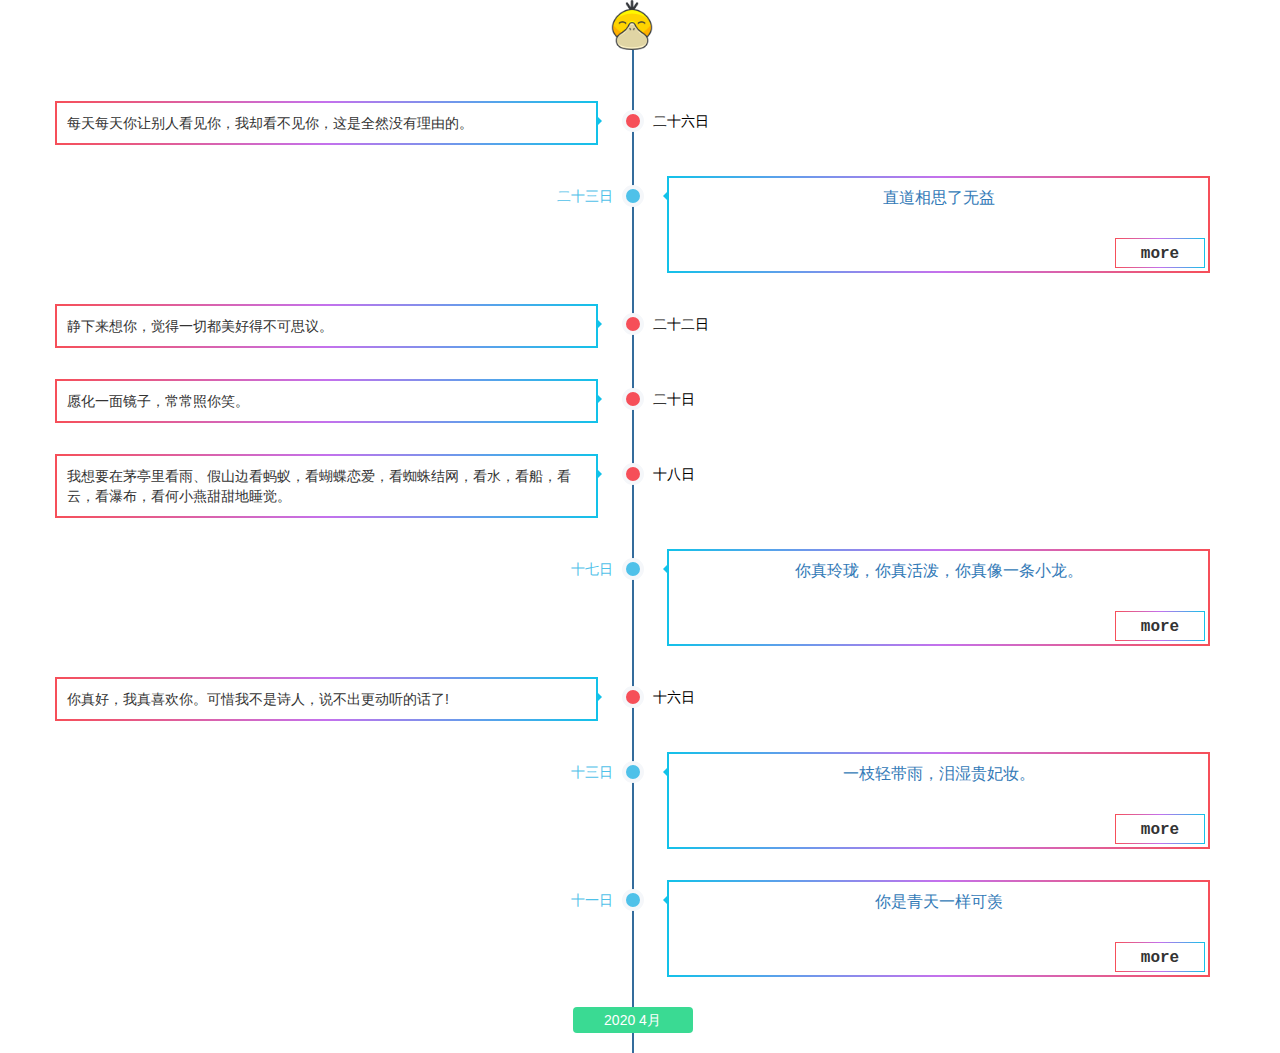
==== index.html @ 8d2c9f05 "index" ====
<!DOCTYPE html>
<html lang="en">

<head>
    <meta charset="UTF-8">
    <meta name="viewport" content="width=device-width, initial-scale=1.0">
    <title>Document</title>
    <link rel="stylesheet" href="https://cdn.jsdelivr.net/npm/bootstrap@3.3.7/dist/css/bootstrap.min.css"
        integrity="sha384-BVYiiSIFeK1dGmJRAkycuHAHRg32OmUcww7on3RYdg4Va+PmSTsz/K68vbdEjh4u" crossorigin="anonymous">
    <link rel="stylesheet" href="./public/timeline.css">
    <link rel="stylesheet" href="./public/animate.css">
    <script src="./public/jquery-1.11.0.min.js"></script>
    <script src="https://cdn.jsdelivr.net/npm/bootstrap@3.3.7/dist/js/bootstrap.min.js"></script>
    <script src="./public/timeline.js"></script>
    <style>
        .container {
            height: 100vh;
            padding-left: 0;
            padding-right: 15px;
        }

        .kedaya {
            position: relative;
            display: inline-block;
            left: 18%;
        }

        @media screen and (min-width: 992px) {
            .kedaya {
                left: 47.75%;
            }
        }

        .read-btn {
            cursor: pointer;
            width: 90px;
            height: 30px;
            color: #333;
            border: 1px solid hotpink;
            border-image: linear-gradient(to left, #12c2e9, #c471ed, #f64f59);
            border-image-slice: 1;
            background: transparent;
            font-family: 'Courier New', Courier, monospace;
            font-size: 16px;
            font-weight: 600;
            line-height: 30px;
            padding: 0;
            border-radius: 0;
        }

        .read-btn:hover {
            color: #fff;
            background-color: #3ada93;
            border: 1px solid transparent;
        }

        .sentence .time {
            color: #000 !important;
        }

        .sentence .events {
            padding: 0 !important;
        }

        .sentence .circ {
            background-color: #f64f59 !important;
        }
    </style>
</head>

<body>
    <div class="container">
        <div class="row">
            <div class="col-md-12">
                <div class="VivaTimeline">
                    <div class="kedaya">
                        <img src="./public/可达鸭.png" width="50">
                    </div>
                    <dl>
                        <!-- <dt>2020 5月</dt> -->

                        <!-- 四月二十六 ==> 句子 -->
                        <dd class="pos-left clearfix sentence">
                            <div class="circ"></div>
                            <div class="time">二十六日</div>
                            <div class="events animated">
                                <div class="events-body">
                                    每天每天你让别人看见你，我却看不见你，这是全然没有理由的。
                                </div>
                            </div>
                        </dd>

                        <!-- 四月二十三 -->
                        <dd class="pos-right clearfix mail">
                            <div class="circ"></div>
                            <div class="time">二十三日</div>
                            <div class="events animated">
                                <div class="events-header"><a href="./views/423.html">直道相思了无益</a></div>
                                <div class="events-body">
                                    <div class="row">
                                        <div class="col-md-6 pull-left">
                                            <img class="events-object img-responsive img-rounded"
                                                src="./public/f.png" />
                                        </div>
                                        <div class="events-desc">
                                            ....sd sa d
                                        </div>
                                    </div>

                                </div>
                                <div class="events-footer  pull-right">
                                    <a href="./views/423.html" class="btn read-btn">more</a>
                                </div>
                            </div>
                        </dd>



                        <!-- 四月二十二 ==> 句子 -->
                        <dd class="pos-left clearfix sentence">
                            <div class="circ"></div>
                            <div class="time">二十二日</div>
                            <div class="events animated">
                                <div class="events-body">
                                    静下来想你，觉得一切都美好得不可思议。
                                </div>
                            </div>
                        </dd>

                        <!-- 四月二十 ==> 句子 -->
                        <dd class="pos-left clearfix sentence">
                            <div class="circ"></div>
                            <div class="time">二十日</div>
                            <div class="events animated">
                                <div class="events-body">
                                    愿化一面镜子，常常照你笑。
                                </div>
                            </div>
                        </dd>

                        <!-- 四月十八 ==> 句子 -->
                        <dd class="pos-left clearfix sentence">
                            <div class="circ"></div>
                            <div class="time">十八日</div>
                            <div class="events animated">
                                <div class="events-body">
                                    我想要在茅亭里看雨、假山边看蚂蚁，看蝴蝶恋爱，看蜘蛛结网，看水，看船，看云，看瀑布，看何小燕甜甜地睡觉。
                                </div>
                            </div>
                        </dd>

                        <!-- 四月十七 -->
                        <dd class="pos-right clearfix mail">
                            <div class="circ"></div>
                            <div class="time">十七日</div>
                            <div class="events animated">
                                <div class="events-header"><a href="./views/417.html">你真玲珑，你真活泼，你真像一条小龙。</a></div>
                                <div class="events-body">
                                    <div class="row">
                                        <div class="col-md-6 pull-left">
                                            <img class="events-object img-responsive img-rounded"
                                                src="./public/f.png" />
                                        </div>
                                        <div class="events-desc">
                                            ....sd sa d
                                        </div>
                                    </div>

                                </div>
                                <div class="events-footer  pull-right">
                                    <a href="./views/417.html" class="btn read-btn">more</a>
                                </div>
                            </div>
                        </dd>

                        <!-- 四月十六 ==> 句子 -->
                        <dd class="pos-left clearfix sentence">
                            <div class="circ"></div>
                            <div class="time">十六日</div>
                            <div class="events animated">
                                <div class="events-body">
                                    你真好，我真喜欢你。可惜我不是诗人，说不出更动听的话了!
                                </div>
                            </div>
                        </dd>

                        <!-- 四月十三 -->
                        <dd class="pos-right clearfix mail">
                            <div class="circ"></div>
                            <div class="time">十三日</div>
                            <div class="events animated">
                                <div class="events-header"><a href="./views/413.html">一枝轻带雨，泪湿贵妃妆。</a></div>
                                <div class="events-body">
                                    <div class="row">
                                        <div class="col-md-6 pull-left">
                                            <img class="events-object img-responsive img-rounded" src="img/1.jpg" />
                                        </div>
                                        <div class="events-desc">
                                            ......
                                        </div>
                                    </div>

                                </div>
                                <div class="events-footer pull-right">
                                    <a href="./views/413.html" class="btn read-btn">more</a>
                                </div>
                            </div>
                        </dd>

                        <!-- 四月十一 -->
                        <dd class="pos-right clearfix mail">
                            <div class="circ"></div>
                            <div class="time">十一日</div>
                            <div class="events animated">
                                <div class="events-header"><a href="./views/413.html">你是青天一样可羡</a></div>
                                <div class="events-body">
                                    <div class="row">
                                        <div class="col-md-6 pull-left">
                                            <img class="events-object img-responsive img-rounded"
                                                src="./public/可达鸭.png" />
                                        </div>
                                        <div class="events-desc">
                                            ......
                                        </div>
                                    </div>
                                </div>
                                <div class="events-footer pull-right">
                                    <a href="./views/411.html" class="btn read-btn">more</a>
                                </div>
                            </div>
                        </dd>
                        <dt>2020 4月</dt>

                    </dl>
                </div>
            </div>
        </div>
    </div>



    <script>

        $(function () {
            $($('.events')[0]).addClass('flipInX')
            let i = 1;
            let s = setInterval(() => {

                $($('.events')[i]).addClass('flipInX')
                if (i == 5) {
                    clearInterval(s);
                    console.log(3)
                }
                i++;

            }, 150)
        });


    </script>
</body>

</html>
---- public/timeline.css ----
.VivaTimeline dl {
    position: relative;
    top: 0;
    padding: 20px 0;
    margin: 0;
}

.VivaTimeline dl:before {
    position: absolute;
    top: 0;
    bottom: 0;
    left: 50%;
    z-index: 100;
    width: 2px;
    margin-left: -1px;
    content: '';
    background-color: #346c9c
}

.VivaTimeline dl dt {
    position: relative;
    top: 30px;
    z-index: 200;
    width: 120px;
    padding: 3px 5px;
    margin: 0 auto 30px;
    font-weight: 400;
    color: #fff;
    text-align: center;
    background-color: #3ada93;
    border-radius: 4px;
    -webkit-border-radius: 4px;
    -moz-border-radius: 4px
}

.VivaTimeline dl dd {
    position: relative;
    z-index: 200
}

.VivaTimeline dl dd .circ {
    position: absolute;
    top: 40px;
    left: 50%;
    z-index: 200;
    width: 22px;
    height: 22px;
    margin-left: -11px;
    background-color: #4fc1e9;
    border: 4px solid #f5f7fa;
    border-radius: 50%;
    -webkit-border-radius: 50%;
    -moz-border-radius: 50%
}

.VivaTimeline dl dd .time {
    position: absolute;
    top: 31px;
    left: 50%;
    display: inline-block;
    width: 100px;
    padding: 10px 20px;
    color: #4fc1e9
}

.VivaTimeline dl dd .events {
    position: relative;
    width: 47%;
    padding: 10px 0 0;
    margin-top: 31px;
    background-color: transparent;
    border-radius: 4px;
    -webkit-border-radius: 4px;
    -moz-border-radius: 4px;
}

.VivaTimeline dl dd .events:before {
    position: absolute;
    top: 12px;
    width: 0;
    height: 0;
    content: '';
    border-style: solid;
    border-width: 6px;
}

.VivaTimeline dl dd .events .events-object {
    margin: 0 auto;
}

.VivaTimeline dl dd .events .events-header {
    min-height: 30px;
    line-height: 20px;
    text-align: center;
    font-size: 16px;
    font-weight: 400;
    cursor: pointer;
}

.VivaTimeline dl dd .events .events-body {
    overflow: hidden;
    zoom: 1;
    padding: 10px;    
}
.VivaTimeline dl dd .events .events-body .row{
    display:none;  
}

.VivaTimeline dl dd .events .events-body .events-desc {
    text-indent: 2em;
    padding: 0 15px;
}

.VivaTimeline dl dd .events .events-footer {
    text-align:center;
    padding-right: 3px;
    padding-bottom: 3px;
}
.VivaTimeline dl dd .events .events-footer ol {
    list-style: none; 
    margin: 0 auto; 
    padding: 0;
}
.VivaTimeline dl dd .events .events-footer ol li {
    background: #32b487; 
    border-radius: 5px; 
    margin: 10px; 
    display: inline-block; 
    width: 10px; 
    height: 10px;
    cursor: pointer;
}
.VivaTimeline dl dd .events .events-footer ol .active{
    transform: scale(2);
}

.VivaTimeline dl dd.pos-right .time {
    margin-left: -100px;
    text-align: right
}

.VivaTimeline dl dd.pos-right .events {
    float: right;
    border: 2px solid hotpink;
    border-image: linear-gradient(to right, #12c2e9, #c471ed, #f64f59);
    border-image-slice: 1;
}

.VivaTimeline dl dd.pos-right .events:before {
    left: -12px;
    border-color: transparent #12c2e9 transparent transparent
}

.VivaTimeline dl dd.pos-left .time {
    margin-left: 0;
    text-align: left
}

.VivaTimeline dl dd.pos-left .events {
    float: left;
    border: 2px solid hotpink;
    border-image: linear-gradient(to left, #12c2e9, #c471ed, #f64f59);
    border-image-slice: 1;
}

.VivaTimeline dl dd.pos-left .events:before {
    right: -12px;
    border-color: transparent transparent transparent #12c2e9;
}

.VivaTimeline .carousel-indicators{
    bottom: 0;
}

@media screen and (max-width: 767px) {
    .VivaTimeline dl:before {
        left: 90px
    }
    .VivaTimeline dl dt {
        margin: 0 30px 30px
    }
    .VivaTimeline dl dd .circ {
        left: 90px
    }
    .VivaTimeline dl dd .time {
        left: 20px
    }
    .VivaTimeline dl dd.pos-left .time {
        padding: 10px 0;
        margin-left: 0;
        text-align: left
    }
    .VivaTimeline dl dd.pos-left .events {
        float: right;
        width: 73%;
        margin-right: 4%;
    }
    .VivaTimeline dl dd.pos-left .events:before {
        left: -12px;
        border-color: transparent #f64f59 transparent transparent
    }
    .VivaTimeline dl dd.pos-right .time {
        padding: 10px 0;
        margin-left: 0;
        text-align: left
    }
    .VivaTimeline dl dd.pos-right .events {
        float: right;
        width: 73%;
        margin-right: 4%;
    }
    /*
    .VivaTimeline dl dd .events .events-body {
        display: none;
    }
    .VivaTimeline dl dd .events .events-footer {
        display: none;
    }
    */
}

@media screen and (max-width: 500px) {
    .VivaTimeline dl dd.pos-left .events {
        float: right;
        width: 68%;
        margin-right: 0%;
    }
    .VivaTimeline dl dd.pos-right .events {
        float: right;
        width: 66%;
        margin-right: 1%;
    }
}
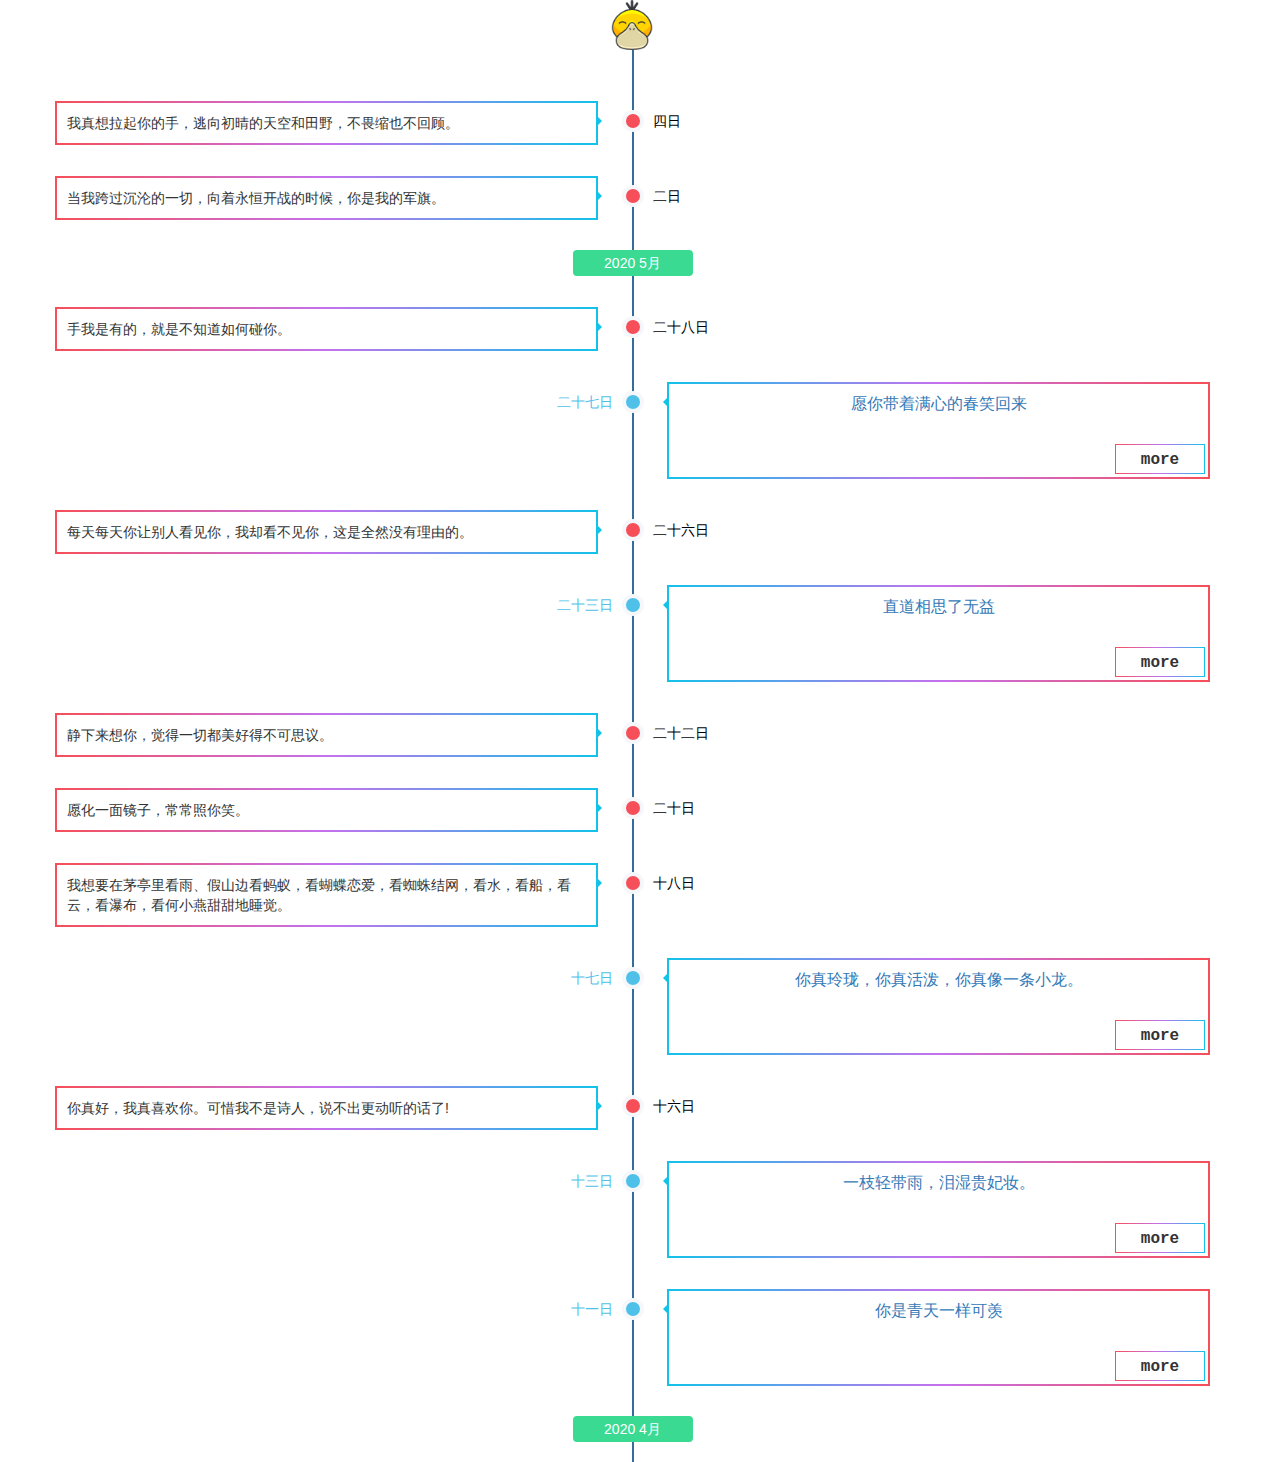
==== commit 255e2eea: "Update index.html" ====
--- a/index.html
+++ b/index.html
@@ -77,7 +77,65 @@
                         <img src="./public/可达鸭.png" width="50">
                     </div>
                     <dl>
-                        <!-- <dt>2020 5月</dt> -->
+                        
+                        <!-- 五月四日 ==> 句子 -->
+                        <dd class="pos-left clearfix sentence">
+                            <div class="circ"></div>
+                            <div class="time">四日</div>
+                            <div class="events animated">
+                                <div class="events-body">
+                                    我真想拉起你的手，逃向初晴的天空和田野，不畏缩也不回顾。
+                                </div>
+                            </div>
+                        </dd>
+                        
+                        <!-- 五月二日 ==> 句子 -->
+                        <dd class="pos-left clearfix sentence">
+                            <div class="circ"></div>
+                            <div class="time">二日</div>
+                            <div class="events animated">
+                                <div class="events-body">
+                                    当我跨过沉沦的一切，向着永恒开战的时候，你是我的军旗。
+                                </div>
+                            </div>
+                        </dd>
+                        
+                        <dt>2020 5月</dt>
+                        
+                        <!-- 四月二十八 ==> 句子 -->
+                        <dd class="pos-left clearfix sentence">
+                            <div class="circ"></div>
+                            <div class="time">二十八日</div>
+                            <div class="events animated">
+                                <div class="events-body">
+                                    手我是有的，就是不知道如何碰你。
+                                </div>
+                            </div>
+                        </dd>
+                        
+                        <!-- 四月二十七 -->
+                        <dd class="pos-right clearfix mail">
+                            <div class="circ"></div>
+                            <div class="time">二十七日</div>
+                            <div class="events animated">
+                                <div class="events-header"><a href="./views/427.html">愿你带着满心的春笑回来</a></div>
+                                <div class="events-body">
+                                    <div class="row">
+                                        <div class="col-md-6 pull-left">
+                                            <img class="events-object img-responsive img-rounded"
+                                                src="./public/f.png" />
+                                        </div>
+                                        <div class="events-desc">
+                                            ....sd sa d
+                                        </div>
+                                    </div>
+
+                                </div>
+                                <div class="events-footer  pull-right">
+                                    <a href="./views/427.html" class="btn read-btn">more</a>
+                                </div>
+                            </div>
+                        </dd>
 
                         <!-- 四月二十六 ==> 句子 -->
                         <dd class="pos-left clearfix sentence">
@@ -260,4 +318,4 @@
     </script>
 </body>
 
-</html>+</html>
